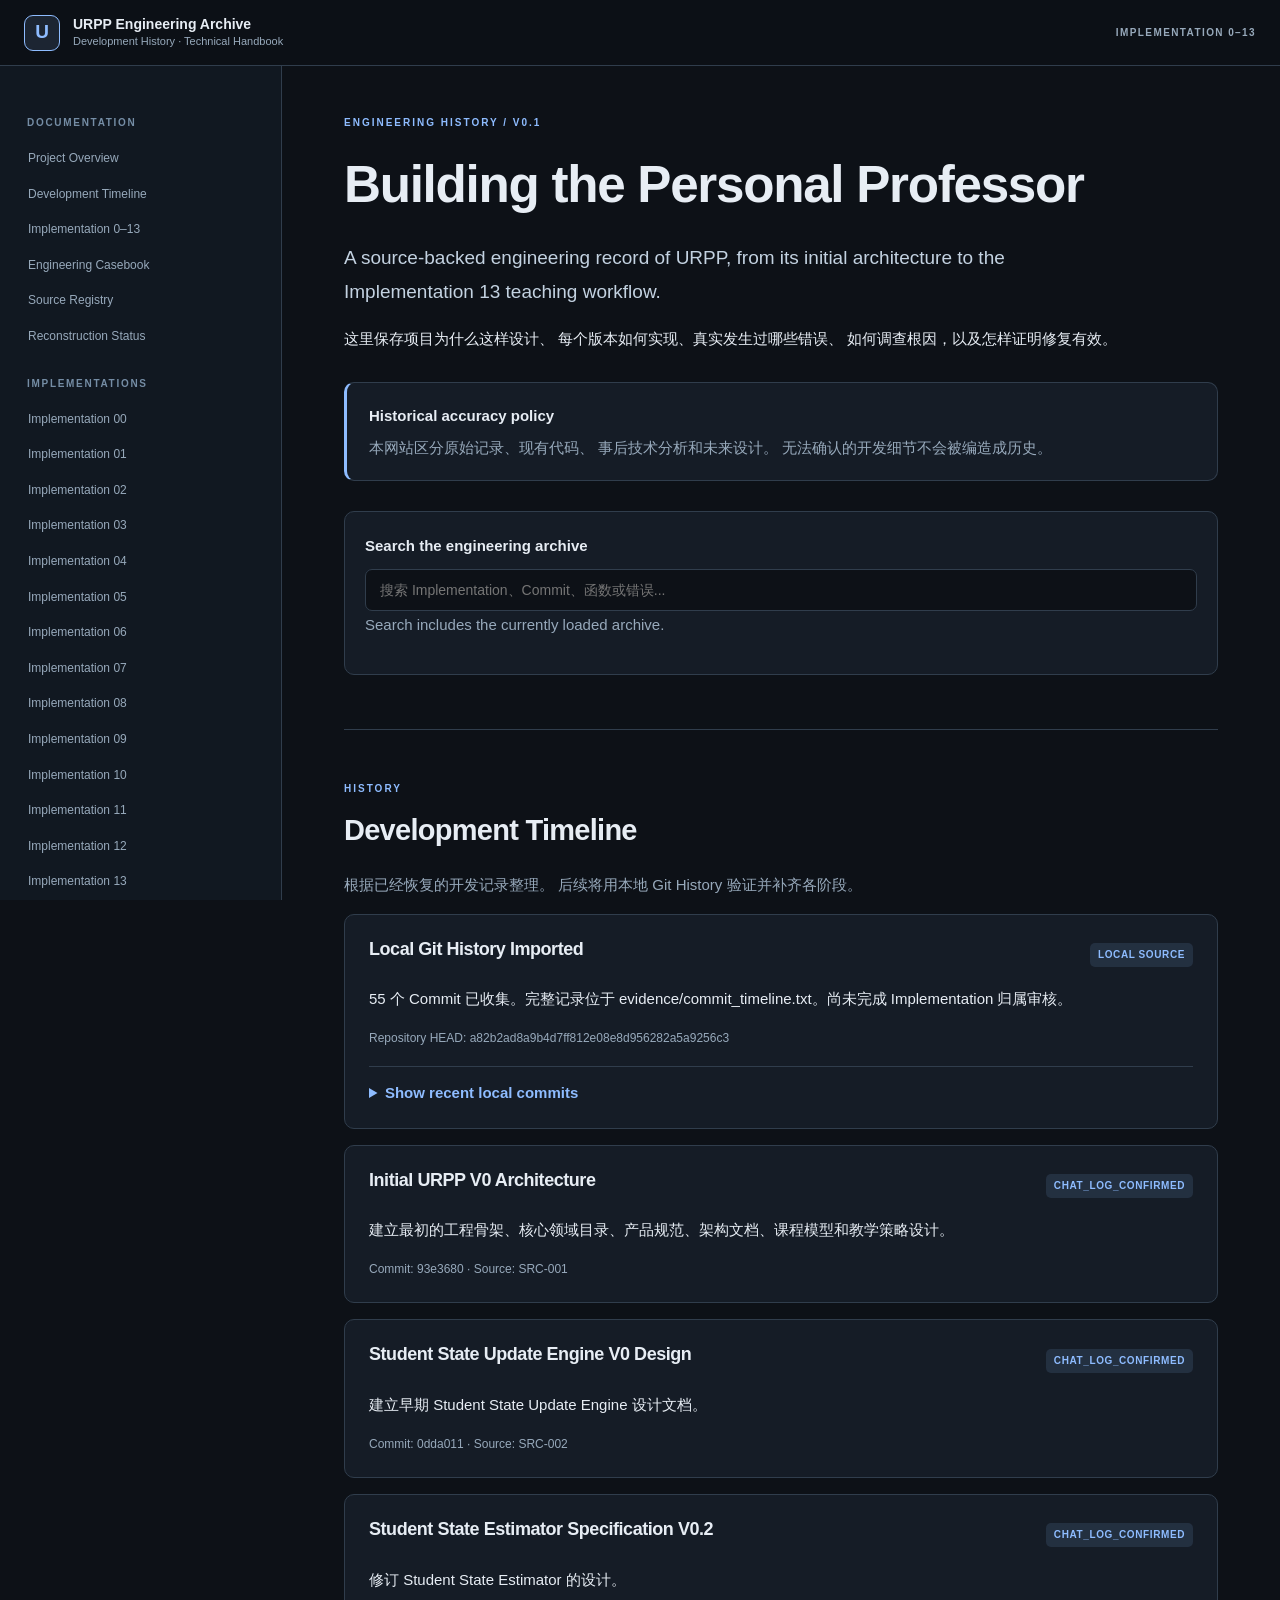
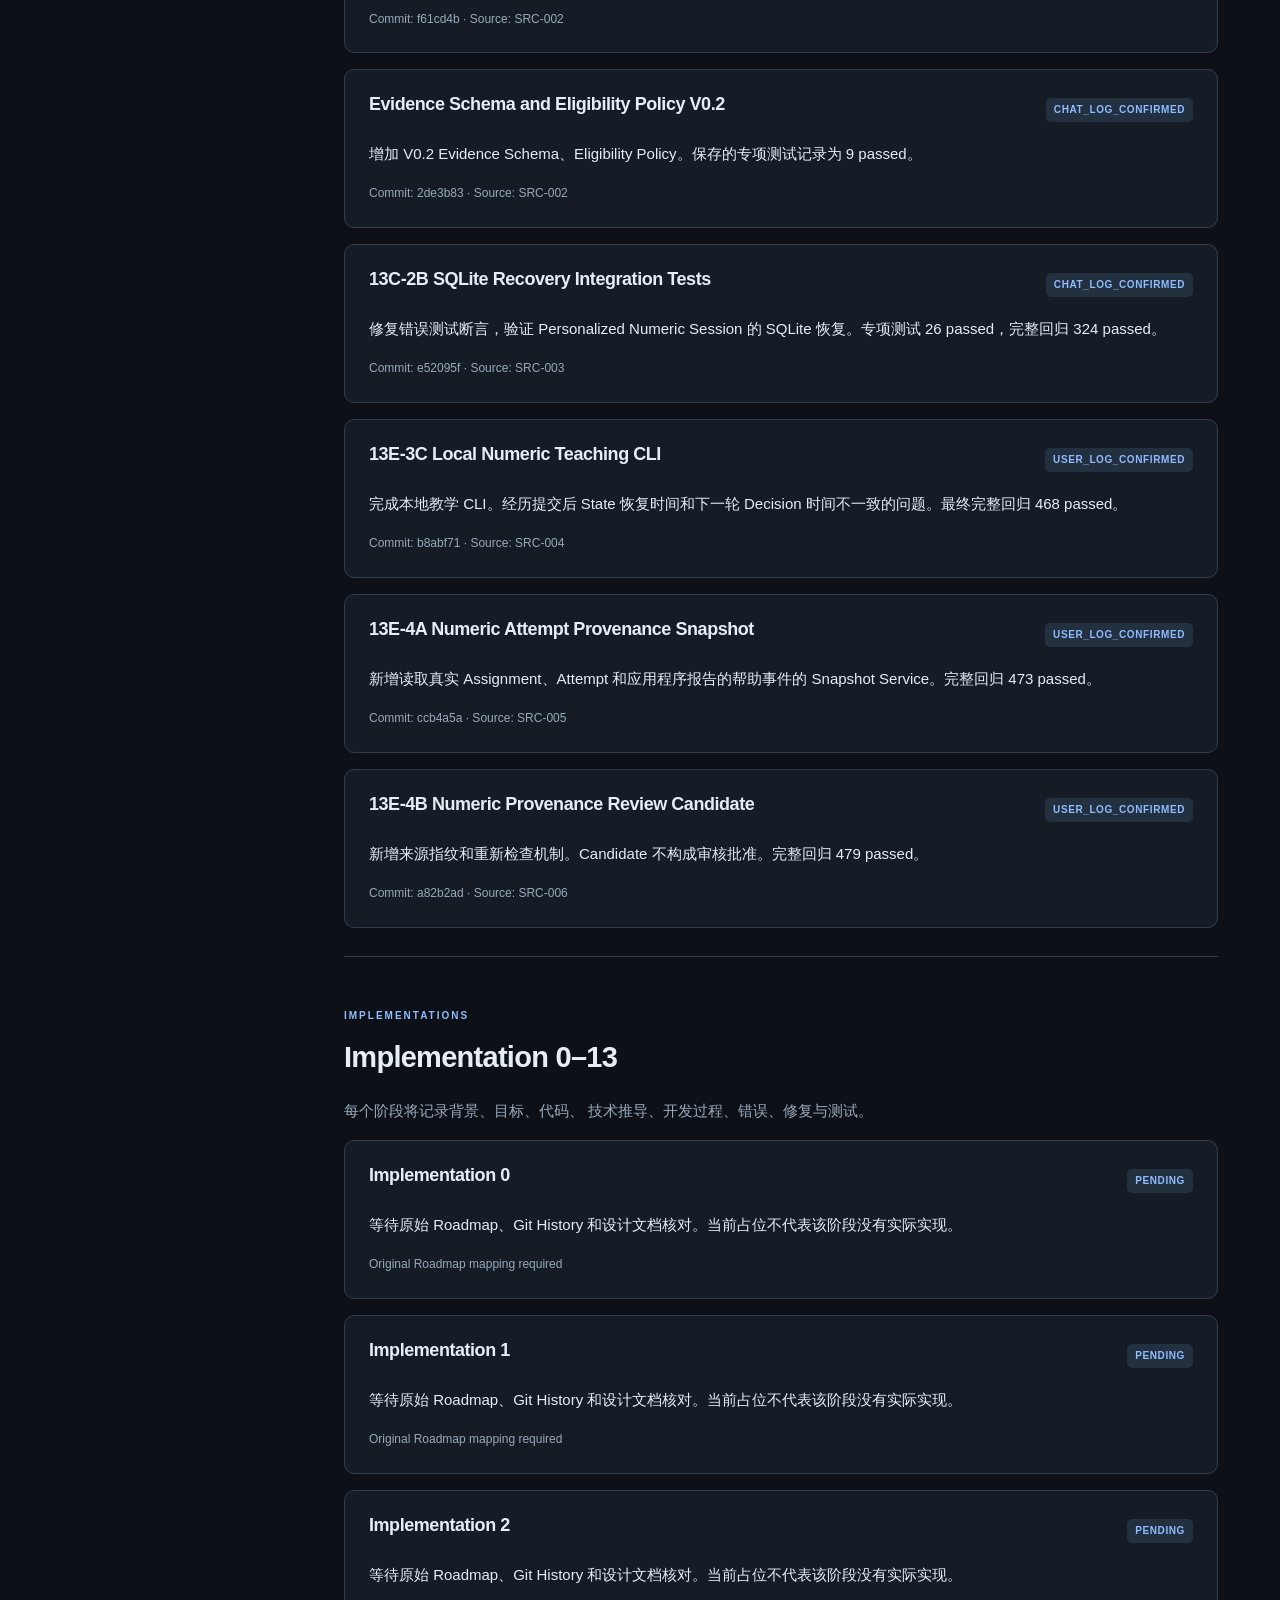
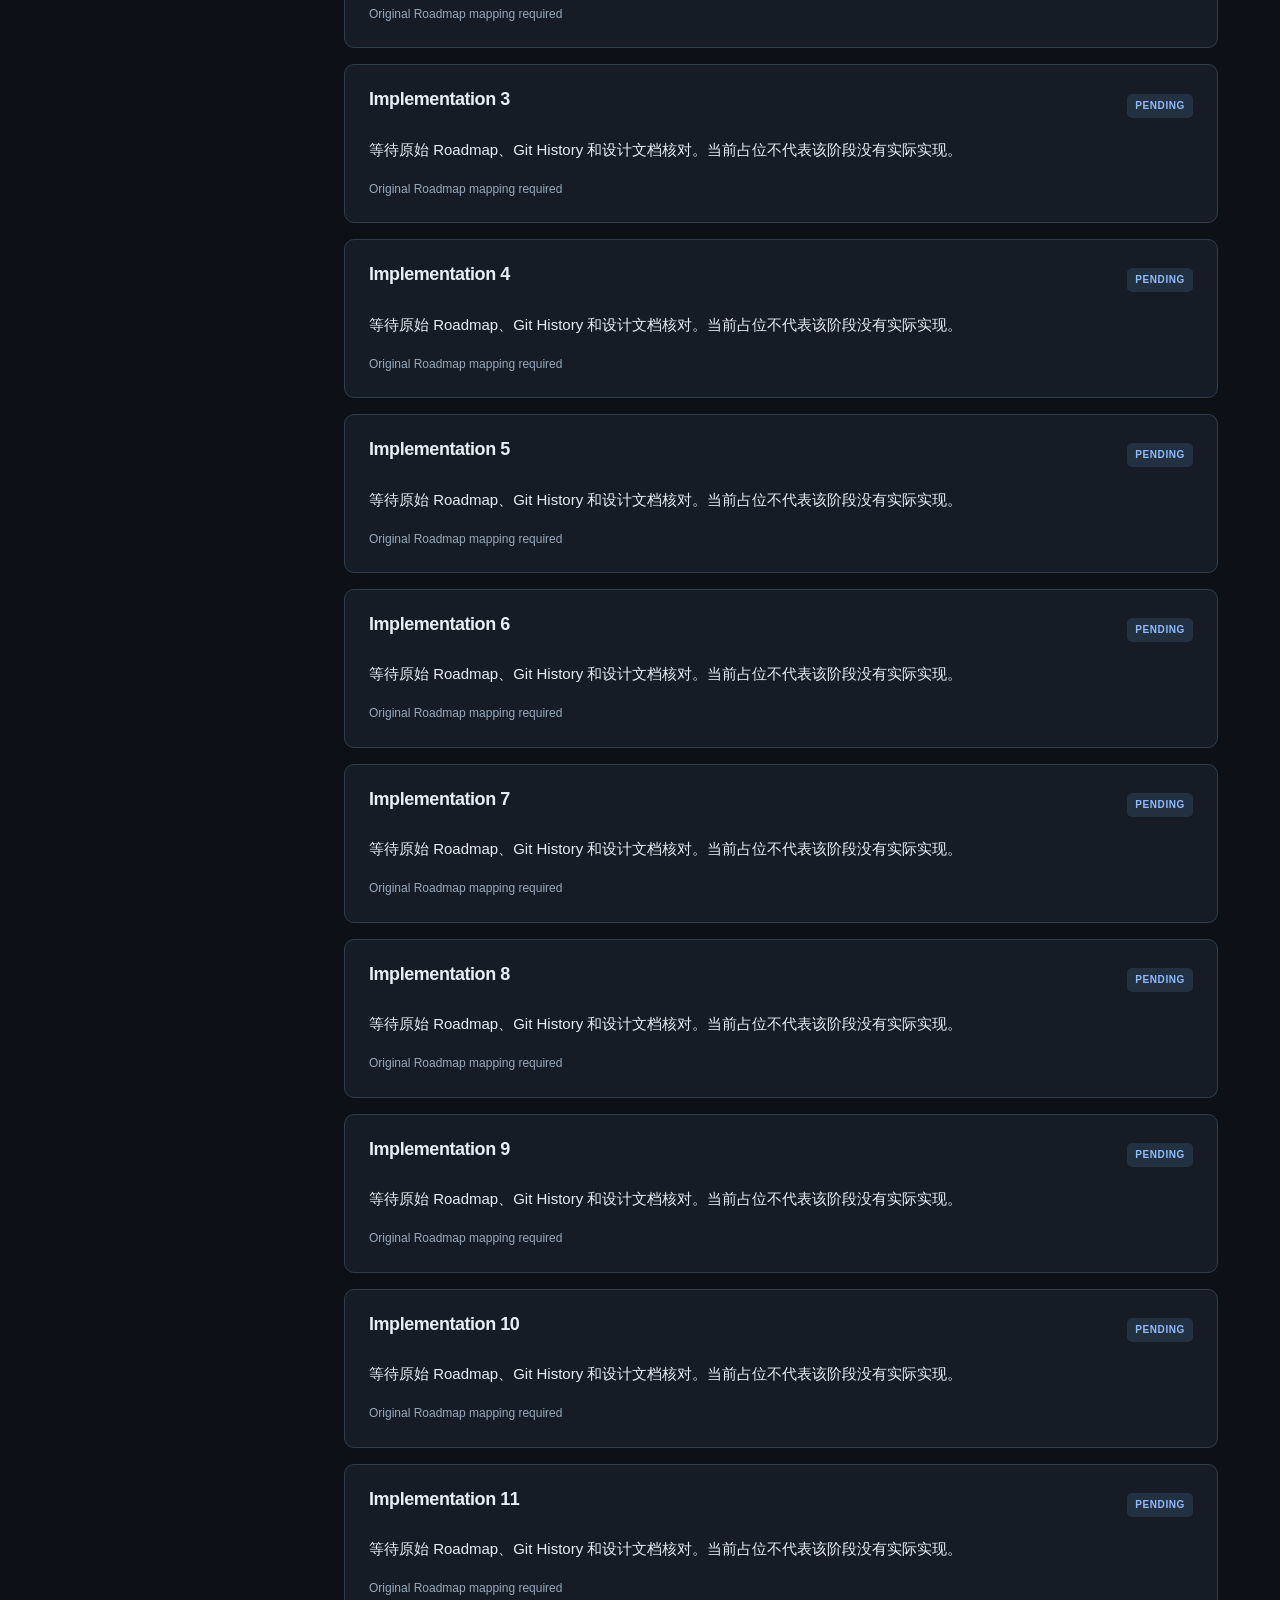
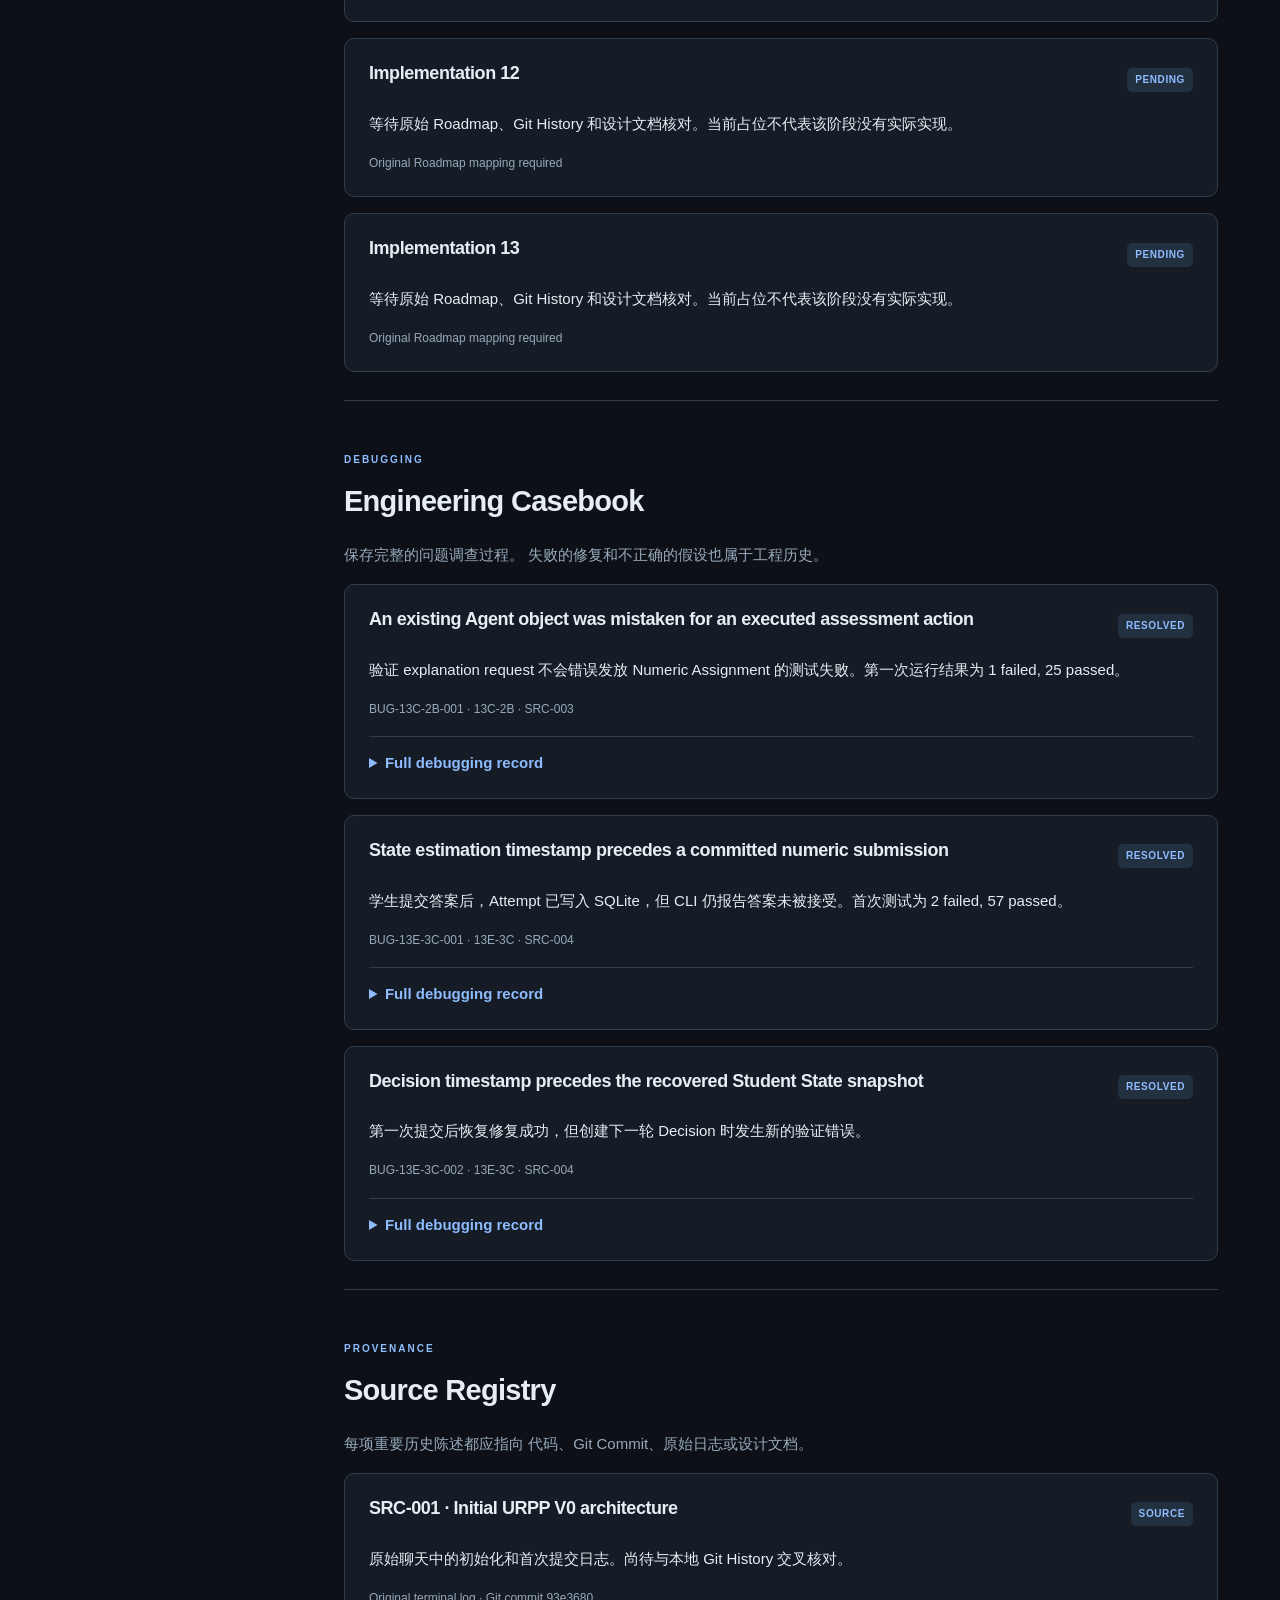
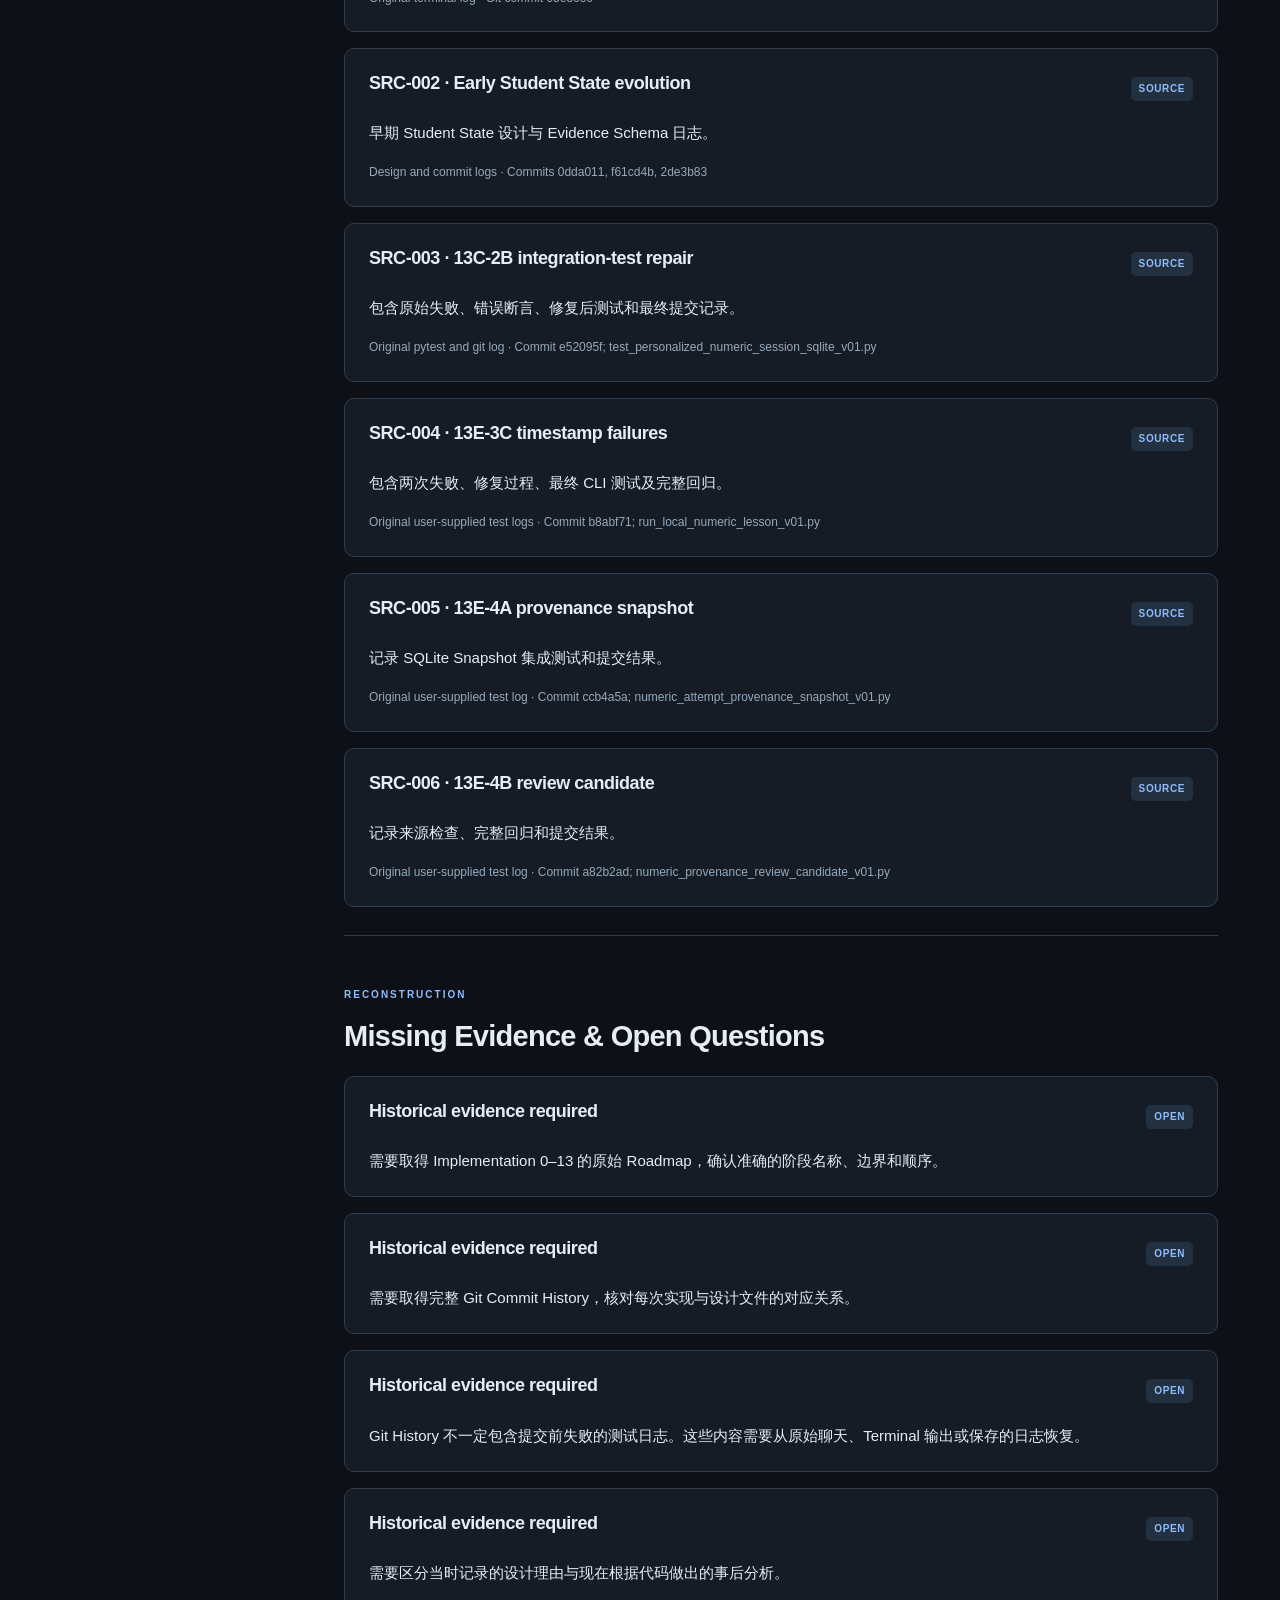
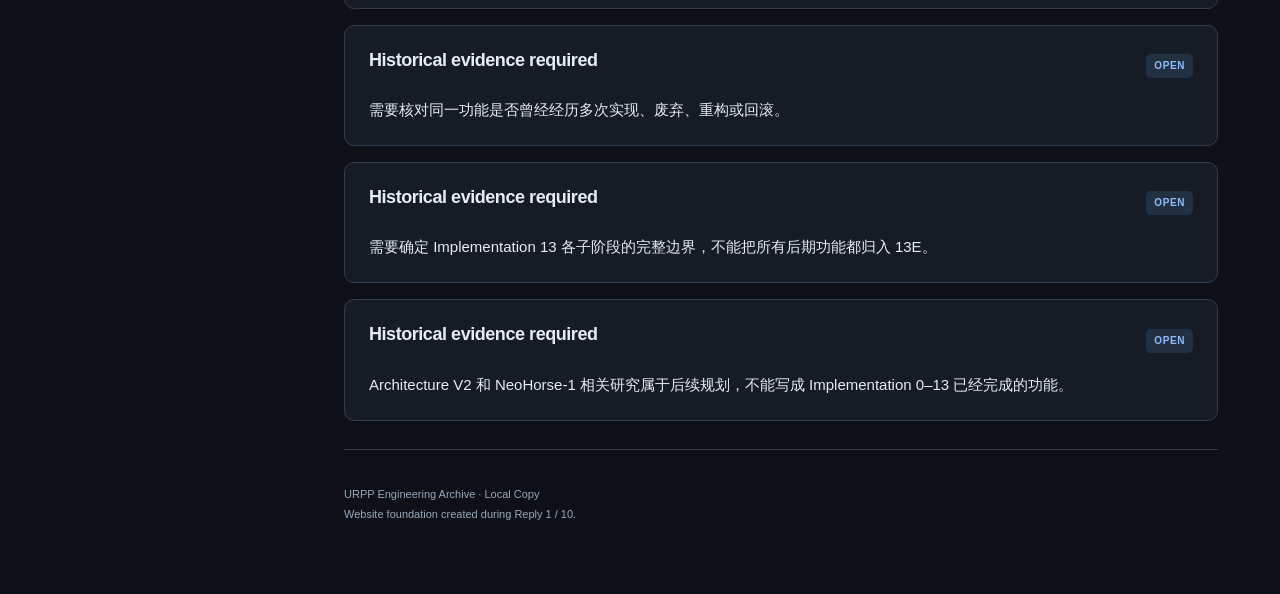
==== engineering-archive/index.html @ 7a7aff9f "docs: archive URPP engineering history and atlas" ====
<!DOCTYPE html>
<html lang="zh-CN">
<head>
    <meta charset="UTF-8">

    <meta
        name="viewport"
        content="width=device-width, initial-scale=1"
    >

    <title>URPP Engineering Archive</title>

    <link
        rel="stylesheet"
        href="assets/styles.css"
    >
</head>

<body>

<header class="topbar">
    <div class="brand">
        <span class="brand-symbol">U</span>

        <div>
            <strong>URPP Engineering Archive</strong>
            <small>Development History · Technical Handbook</small>
        </div>
    </div>

    <div class="top-status">
        IMPLEMENTATION 0–13
    </div>
</header>

<div class="layout">

    <aside class="sidebar">

        <div class="sidebar-heading">
            DOCUMENTATION
        </div>

        <nav class="primary-nav">
            <a href="#overview">Project Overview</a>
            <a href="#timeline">Development Timeline</a>
            <a href="#implementations">Implementation 0–13</a>
            <a href="#casebook">Engineering Casebook</a>
            <a href="#sources">Source Registry</a>
            <a href="#gaps">Reconstruction Status</a>
        </nav>

        <div class="sidebar-heading">
            IMPLEMENTATIONS
        </div>

        <nav id="chapter-navigation"></nav>

        <div class="sidebar-footer">
            Local-first technical archive

            <br><br>

            Historical records must remain
            distinguishable from later interpretations.
        </div>

    </aside>

    <main class="content">

        <section id="overview" class="hero">

            <div class="eyebrow">
                ENGINEERING HISTORY / V0.1
            </div>

            <h1>
                Building the Personal Professor
            </h1>

            <p class="hero-description">
                A source-backed engineering record of URPP,
                from its initial architecture to the
                Implementation 13 teaching workflow.
            </p>

            <p>
                这里保存项目为什么这样设计、
                每个版本如何实现、真实发生过哪些错误、
                如何调查根因，以及怎样证明修复有效。
            </p>

            <div class="notice">
                <strong>Historical accuracy policy</strong>

                <p>
                    本网站区分原始记录、现有代码、
                    事后技术分析和未来设计。
                    无法确认的开发细节不会被编造成历史。
                </p>
            </div>

            <div class="search-panel">

                <label for="global-search">
                    Search the engineering archive
                </label>

                <input
                    id="global-search"
                    type="search"
                    placeholder="搜索 Implementation、Commit、函数或错误..."
                >

                <p id="search-status" class="muted">
                    Search includes the currently loaded archive.
                </p>

            </div>

        </section>

        <section id="timeline" class="section">
            <div class="section-label">
                HISTORY
            </div>

            <h2>Development Timeline</h2>

            <p class="section-intro">
                根据已经恢复的开发记录整理。
                后续将用本地 Git History 验证并补齐各阶段。
            </p>

            <div id="timeline-content"></div>
        </section>

        <section id="implementations" class="section">
            <div class="section-label">
                IMPLEMENTATIONS
            </div>

            <h2>Implementation 0–13</h2>

            <p class="section-intro">
                每个阶段将记录背景、目标、代码、
                技术推导、开发过程、错误、修复与测试。
            </p>

            <div id="implementation-content"></div>
        </section>

        <section id="casebook" class="section">
            <div class="section-label">
                DEBUGGING
            </div>

            <h2>Engineering Casebook</h2>

            <p class="section-intro">
                保存完整的问题调查过程。
                失败的修复和不正确的假设也属于工程历史。
            </p>

            <div id="casebook-content"></div>
        </section>

        <section id="sources" class="section">
            <div class="section-label">
                PROVENANCE
            </div>

            <h2>Source Registry</h2>

            <p class="section-intro">
                每项重要历史陈述都应指向
                代码、Git Commit、原始日志或设计文档。
            </p>

            <div id="source-content"></div>
        </section>

        <section id="gaps" class="section">
            <div class="section-label">
                RECONSTRUCTION
            </div>

            <h2>Missing Evidence & Open Questions</h2>

            <div id="gap-content"></div>
        </section>

        <footer class="footer">
            URPP Engineering Archive · Local Copy

            <br>

            Website foundation created during Reply 1 / 10.
        </footer>

    </main>

</div>

<script src="assets/archive-data.js"></script>
<script src="assets/local-history.js"></script>
<script src="assets/app.js"></script>

</body>
</html>
---- engineering-archive/assets/styles.css ----
:root {
    --background: #0d1117;
    --surface: #151c26;
    --surface-2: #1c2633;
    --border: #303d4c;

    --text: #e7edf4;
    --muted: #97a9bb;

    --accent: #8ebcff;
    --accent-soft: rgba(142, 188, 255, 0.12);

    --success: #8ed5aa;
    --warning: #e7ca85;

    --sidebar-width: 282px;
}

* {
    box-sizing: border-box;
}

html {
    scroll-behavior: smooth;
    scroll-padding-top: 84px;
}

body {
    margin: 0;

    background: var(--background);
    color: var(--text);

    font-family:
        -apple-system,
        BlinkMacSystemFont,
        "Segoe UI",
        "Noto Sans SC",
        Arial,
        sans-serif;

    font-size: 15px;
    line-height: 1.8;
}

a {
    color: var(--accent);
    text-decoration: none;
}

a:hover {
    text-decoration: underline;
}

.topbar {
    height: 66px;

    position: sticky;
    top: 0;
    z-index: 10;

    display: flex;
    align-items: center;
    justify-content: space-between;

    padding: 0 24px;

    background: rgba(13, 17, 23, 0.97);
    border-bottom: 1px solid var(--border);
}

.brand {
    display: flex;
    align-items: center;
    gap: 13px;
}

.brand-symbol {
    width: 36px;
    height: 36px;

    display: flex;
    align-items: center;
    justify-content: center;

    background: var(--accent-soft);
    border: 1px solid var(--accent);
    border-radius: 9px;

    color: var(--accent);
    font-weight: 800;
    font-size: 19px;
}

.brand strong {
    display: block;
    font-size: 14px;
    line-height: 1.35;
}

.brand small {
    display: block;

    color: var(--muted);
    font-size: 11px;
    line-height: 1.4;
}

.top-status {
    color: var(--muted);

    font-size: 10px;
    font-weight: 700;
    letter-spacing: 1.4px;
}

.layout {
    display: grid;

    grid-template-columns:
        var(--sidebar-width)
        minmax(0, 1fr);

    min-height: calc(100vh - 66px);
}

.sidebar {
    position: sticky;
    top: 66px;

    height: calc(100vh - 66px);

    overflow-y: auto;

    padding: 28px 17px 35px;

    background: #111821;

    border-right: 1px solid var(--border);
}

.sidebar-heading {
    margin: 20px 10px 9px;

    color: #758da5;

    font-size: 10px;
    font-weight: 800;
    letter-spacing: 1.7px;
}

.sidebar a {
    display: block;

    padding: 7px 11px;

    border-radius: 6px;

    color: var(--muted);

    font-size: 12px;
}

.sidebar a:hover {
    background: var(--accent-soft);

    color: var(--accent);

    text-decoration: none;
}

.sidebar-footer {
    margin: 28px 10px 0;
    padding-top: 19px;

    border-top: 1px solid var(--border);

    color: #7990a6;
    font-size: 11px;
    line-height: 1.65;
}

.content {
    width: min(1100px, 100%);

    padding: 48px 62px 70px;

    margin: 0 auto;
}

.hero {
    padding-bottom: 54px;

    border-bottom: 1px solid var(--border);
}

.eyebrow,
.section-label {
    color: var(--accent);

    font-size: 10px;

    font-weight: 800;

    letter-spacing: 2px;
}

h1,
h2,
h3 {
    line-height: 1.35;
    letter-spacing: -0.025em;
}

h1 {
    margin: 18px 0 22px;

    font-size: clamp(33px, 4vw, 55px);
}

h2 {
    margin: 13px 0 20px;

    font-size: 29px;
}

h3 {
    margin: 0 0 12px;

    font-size: 18px;
}

p {
    margin: 0 0 16px;
}

.hero-description {
    max-width: 720px;

    font-size: 19px;

    color: #c3d2e1;
}

.muted,
.section-intro {
    color: var(--muted);
}

.section {
    padding: 50px 0 12px;

    border-bottom: 1px solid var(--border);
}

.notice,
.search-panel,
.card {
    background: var(--surface);

    border: 1px solid var(--border);

    border-radius: 10px;
}

.notice {
    margin: 30px 0;

    padding: 19px 22px;

    border-left: 3px solid var(--accent);
}

.notice p {
    margin: 5px 0 0;

    color: var(--muted);
}

.search-panel {
    margin-top: 29px;

    padding: 20px;
}

.search-panel label {
    display: block;

    margin-bottom: 10px;

    font-weight: 700;
}

input[type="search"] {
    width: 100%;

    padding: 12px 14px;

    background: var(--background);

    border: 1px solid var(--border);
    border-radius: 7px;

    color: var(--text);

    font-size: 14px;
}

input[type="search"]:focus {
    outline: 2px solid var(--accent);
    outline-offset: 2px;
}

.card {
    margin: 16px 0;

    padding: 22px 24px;
}

.card p:last-child {
    margin-bottom: 0;
}

.card-header {
    display: flex;

    align-items: center;
    justify-content: space-between;

    gap: 15px;

    margin-bottom: 12px;
}

.badge {
    flex-shrink: 0;

    display: inline-block;

    padding: 3px 8px;

    border-radius: 5px;

    background: var(--accent-soft);

    color: var(--accent);

    font-size: 10px;
    font-weight: 800;
    letter-spacing: 0.6px;
}

.badge.warning {
    background: rgba(231, 202, 133, 0.12);

    color: var(--warning);
}

.badge.success {
    background: rgba(142, 213, 170, 0.12);

    color: var(--success);
}

.meta {
    color: var(--muted);

    font-size: 12px;
}

pre {
    overflow-x: auto;

    margin: 18px 0;

    padding: 16px 19px;

    background: #090e14;

    border: 1px solid var(--border);
    border-radius: 7px;

    color: #c9d9ee;

    font-size: 12px;
    line-height: 1.7;
}

details {
    margin-top: 16px;

    padding-top: 12px;

    border-top: 1px solid var(--border);
}

summary {
    cursor: pointer;

    color: var(--accent);
    font-weight: 700;
}

details .details-content {
    padding-top: 15px;
}

details p {
    color: #c7d5e3;
}

.card[hidden] {
    display: none;
}

.footer {
    padding-top: 35px;

    color: var(--muted);

    font-size: 11px;
}

@media (max-width: 900px) {
    .layout {
        display: block;
    }

    .sidebar {
        position: relative;
        top: 0;

        width: 100%;
        height: auto;

        border-right: none;
        border-bottom: 1px solid var(--border);
    }

    .content {
        padding: 30px 22px 60px;
    }

    .top-status {
        display: none;
    }
}
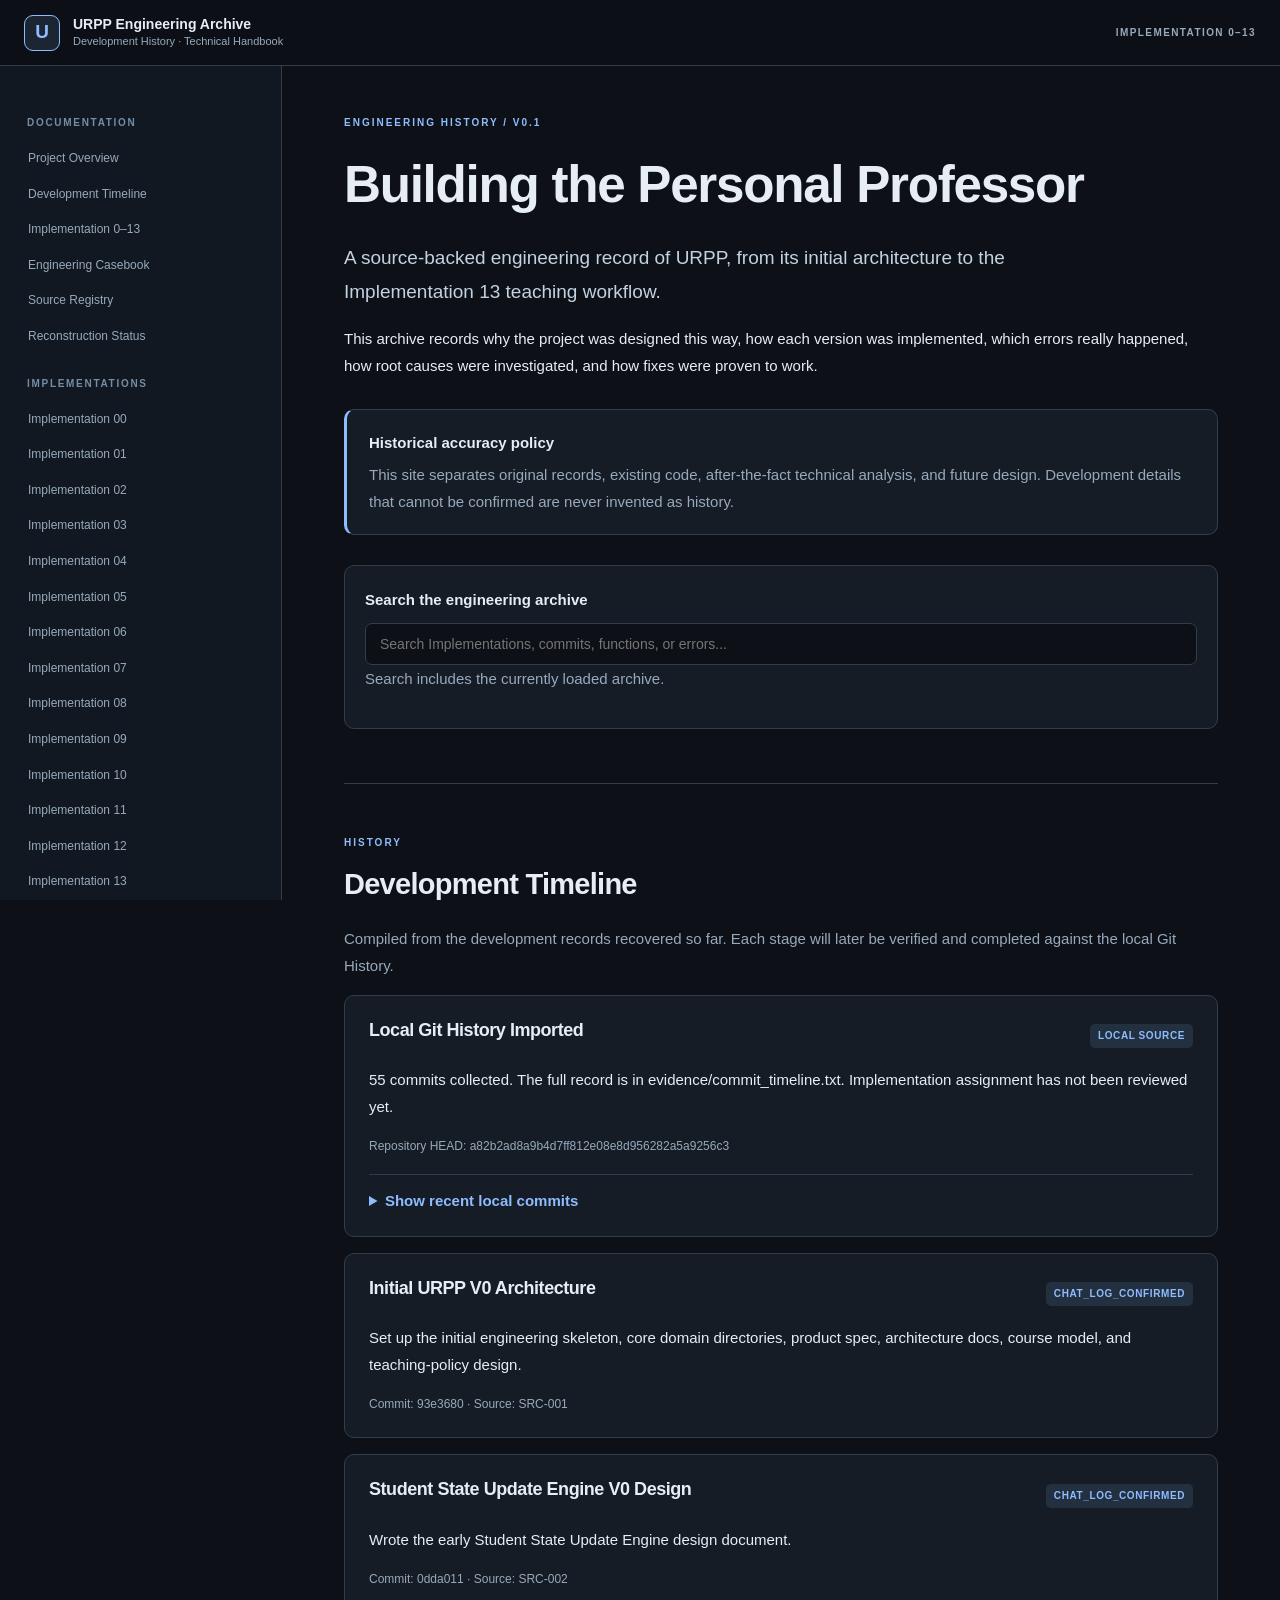
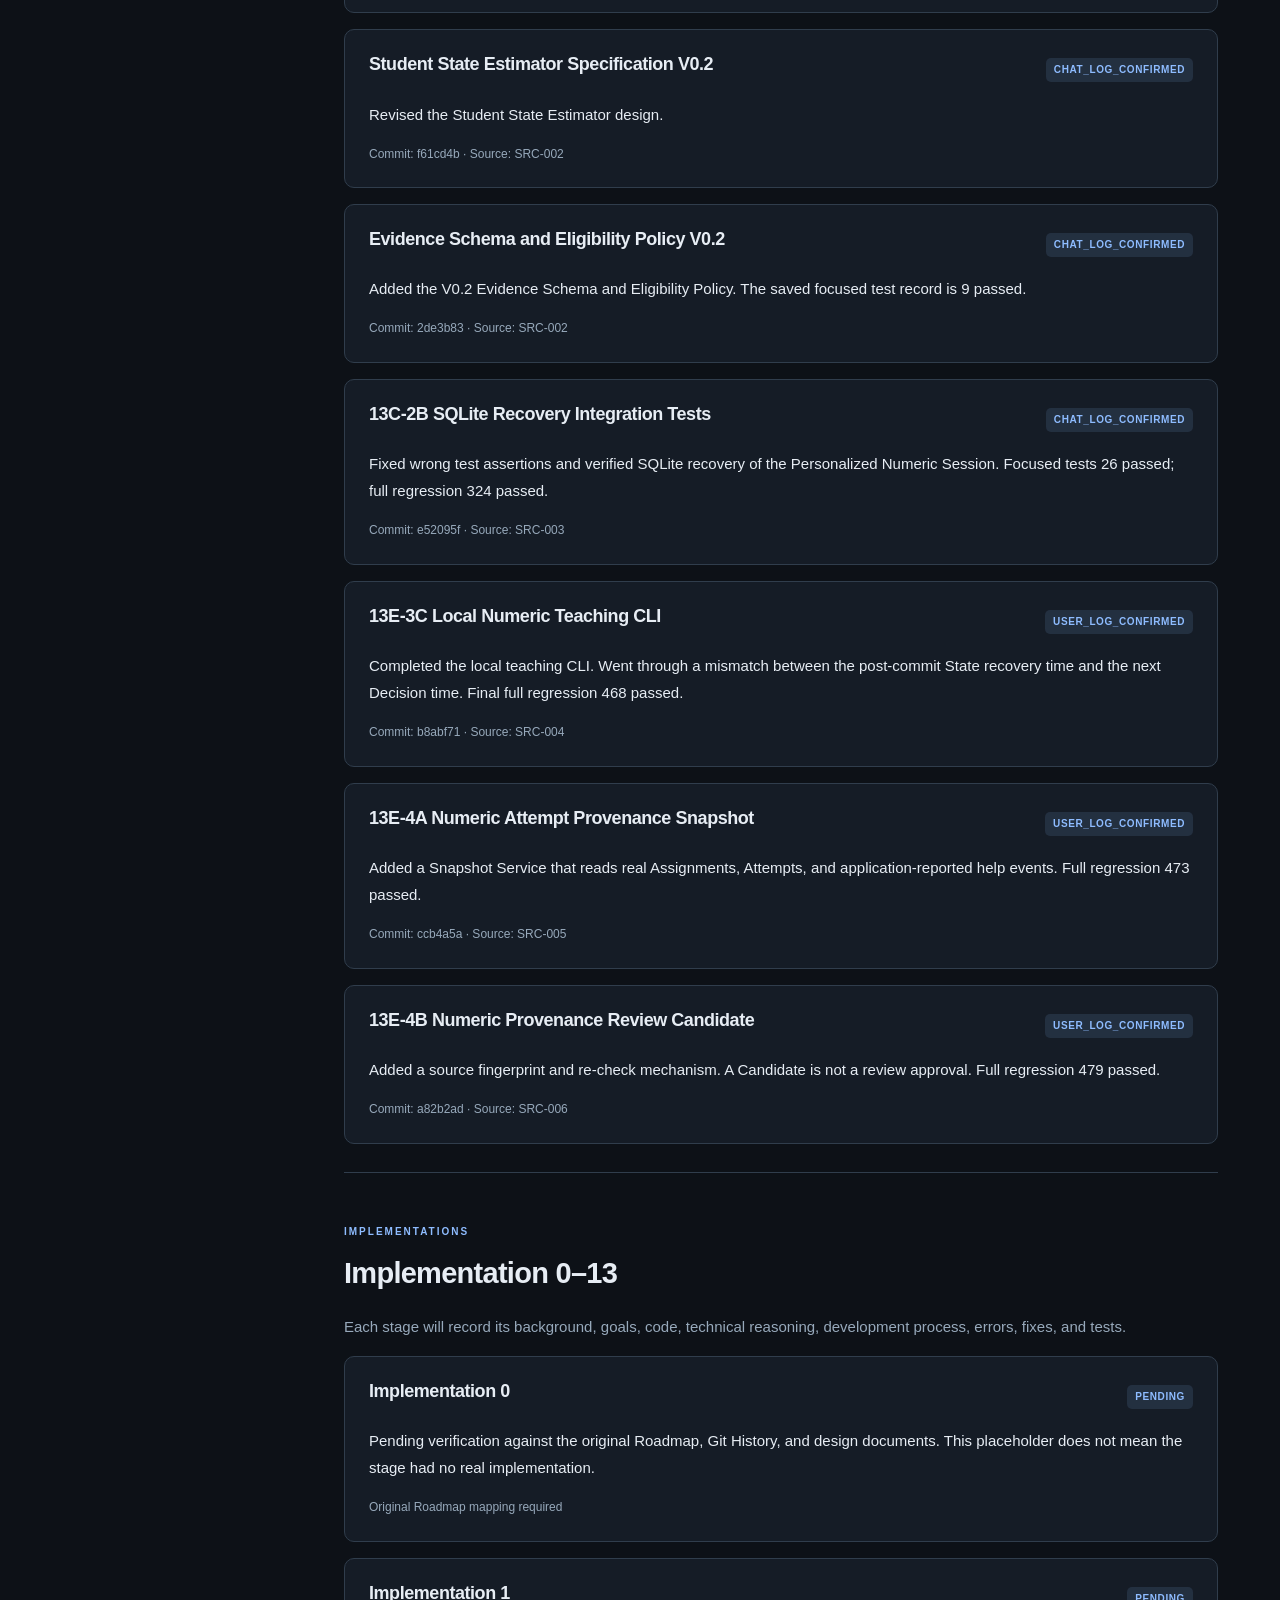
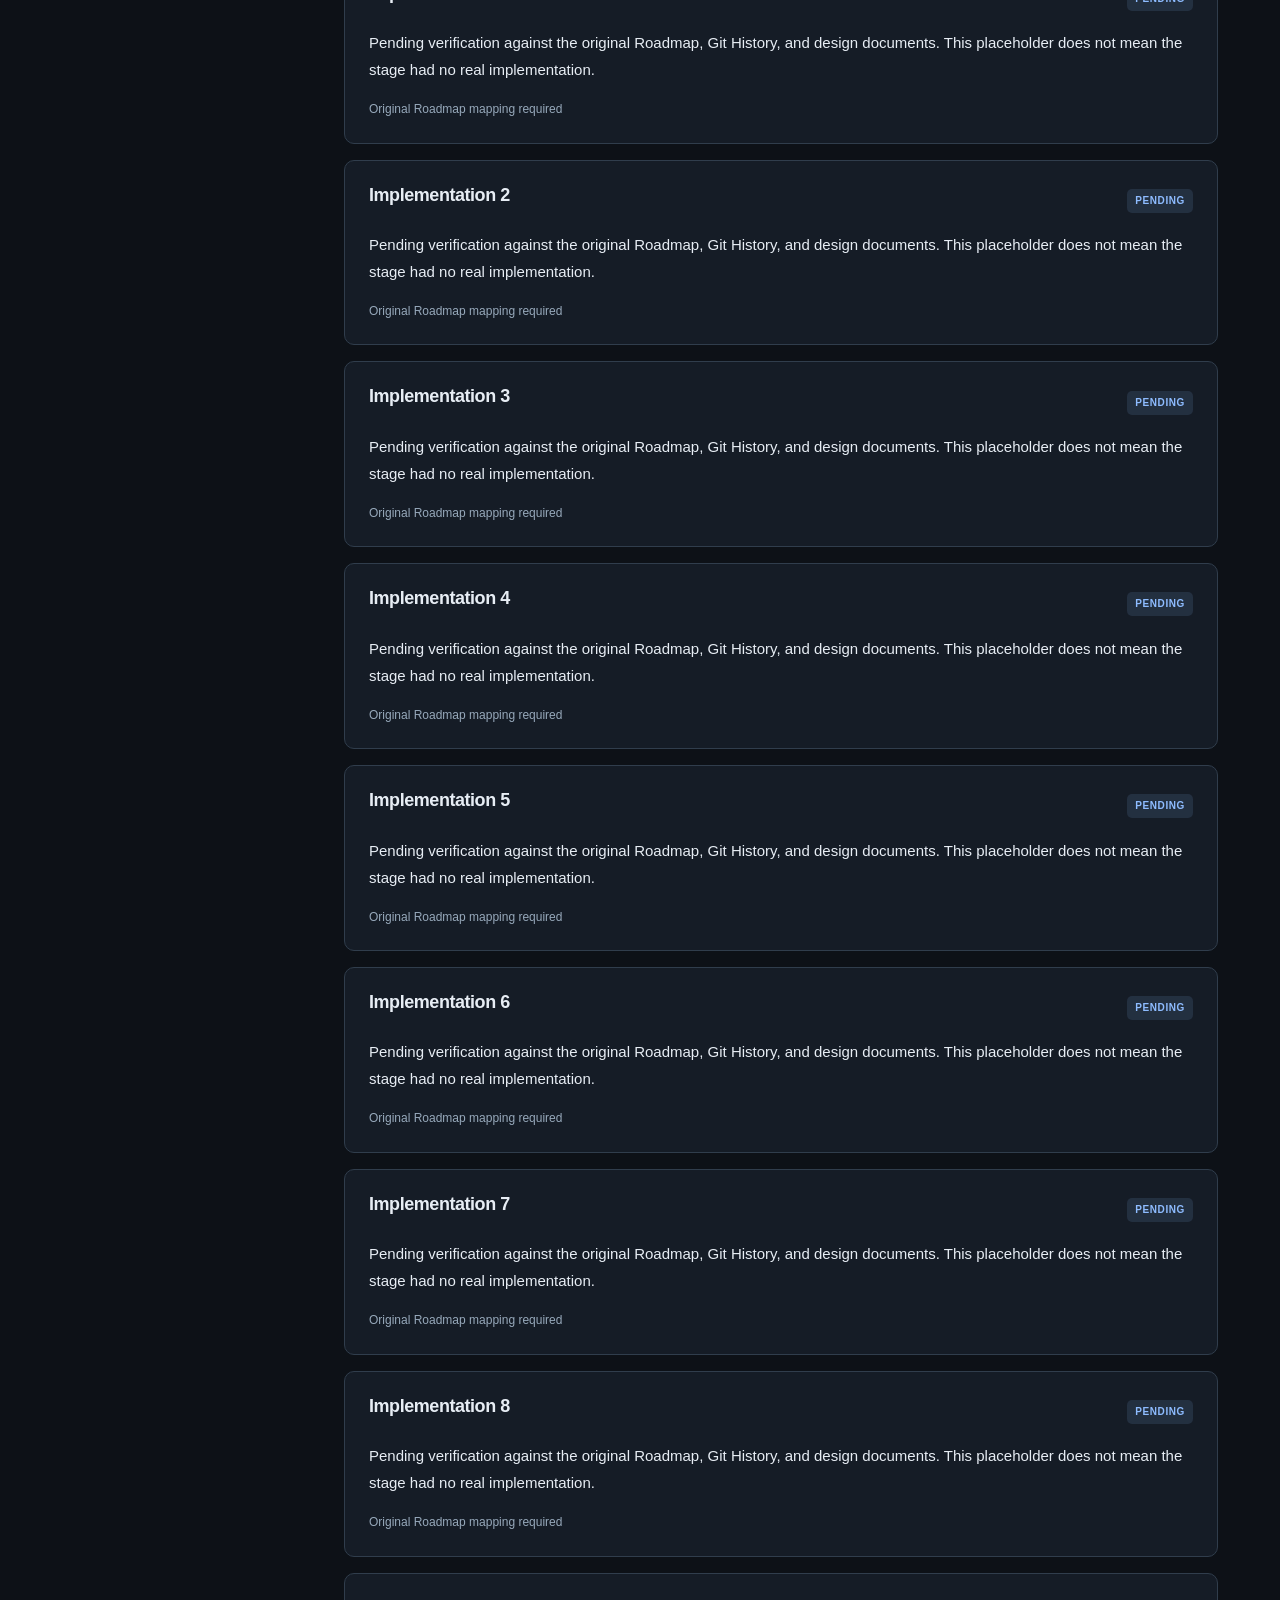
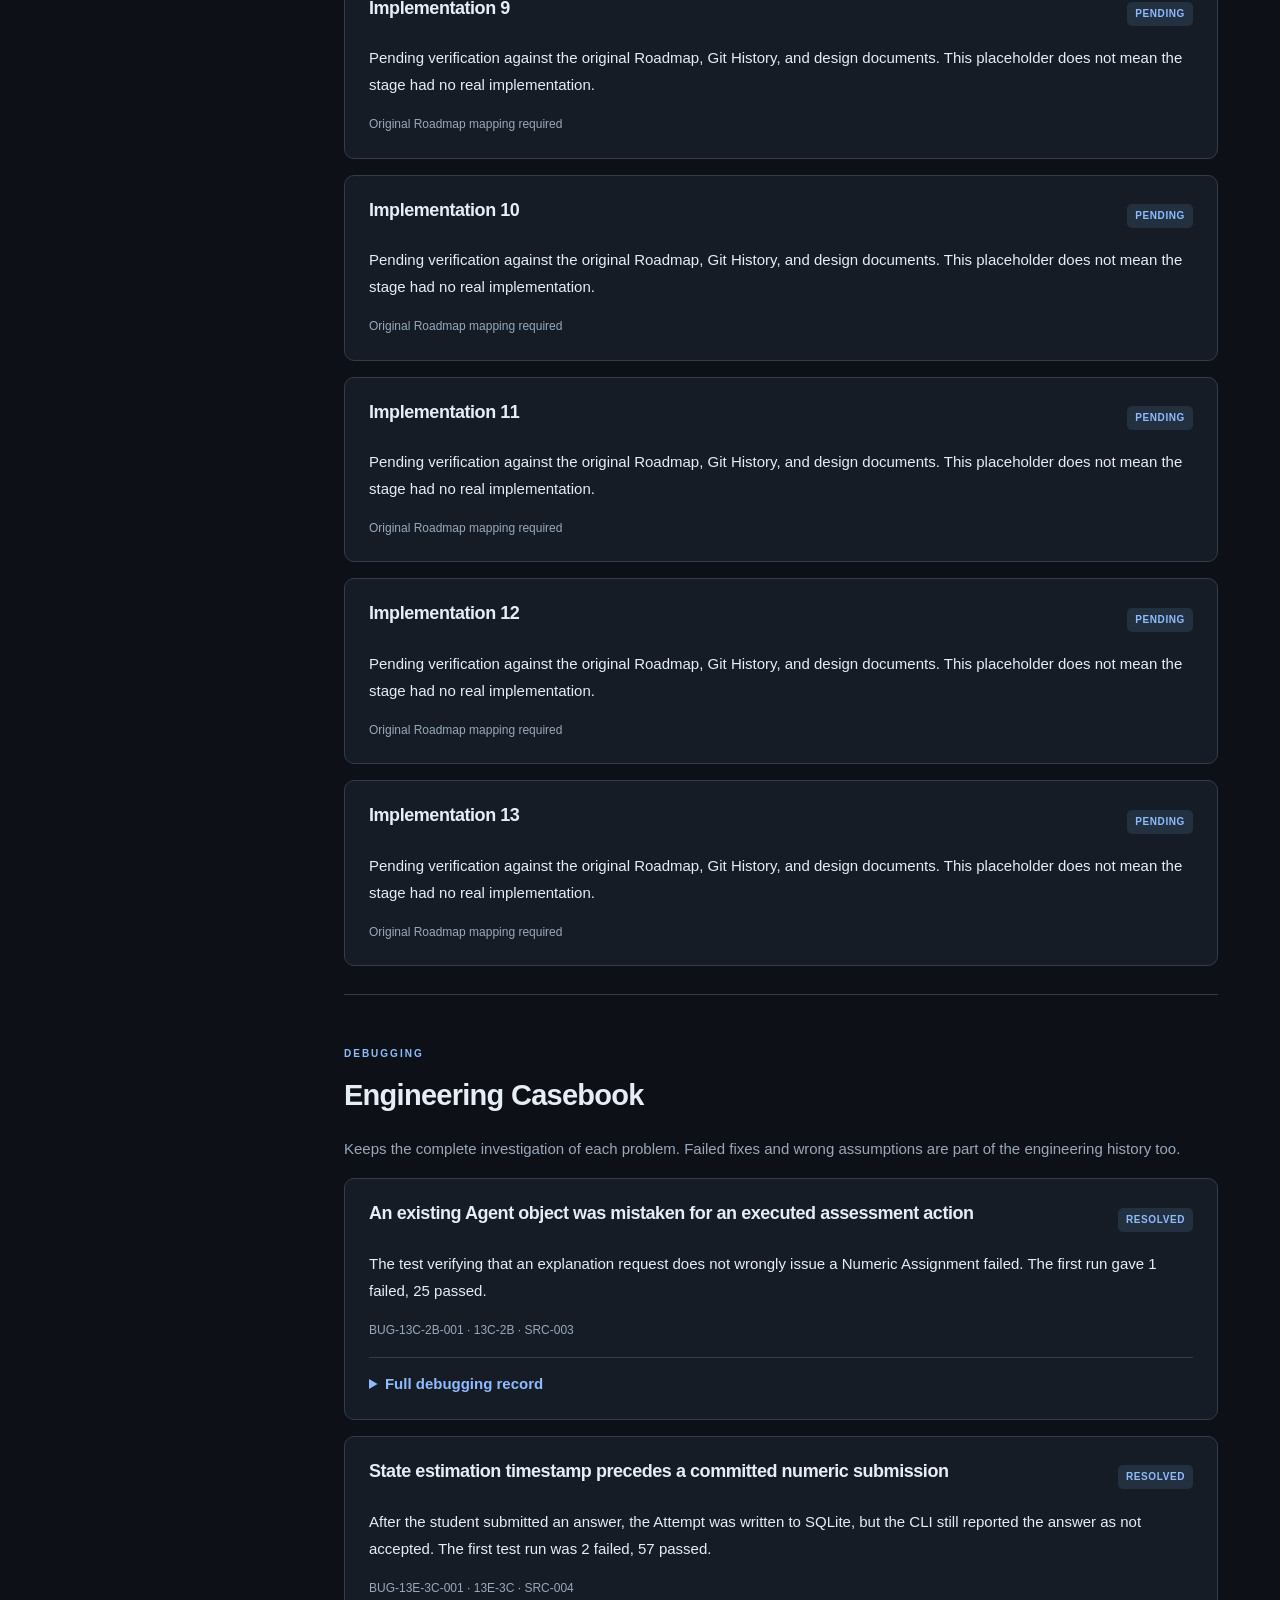
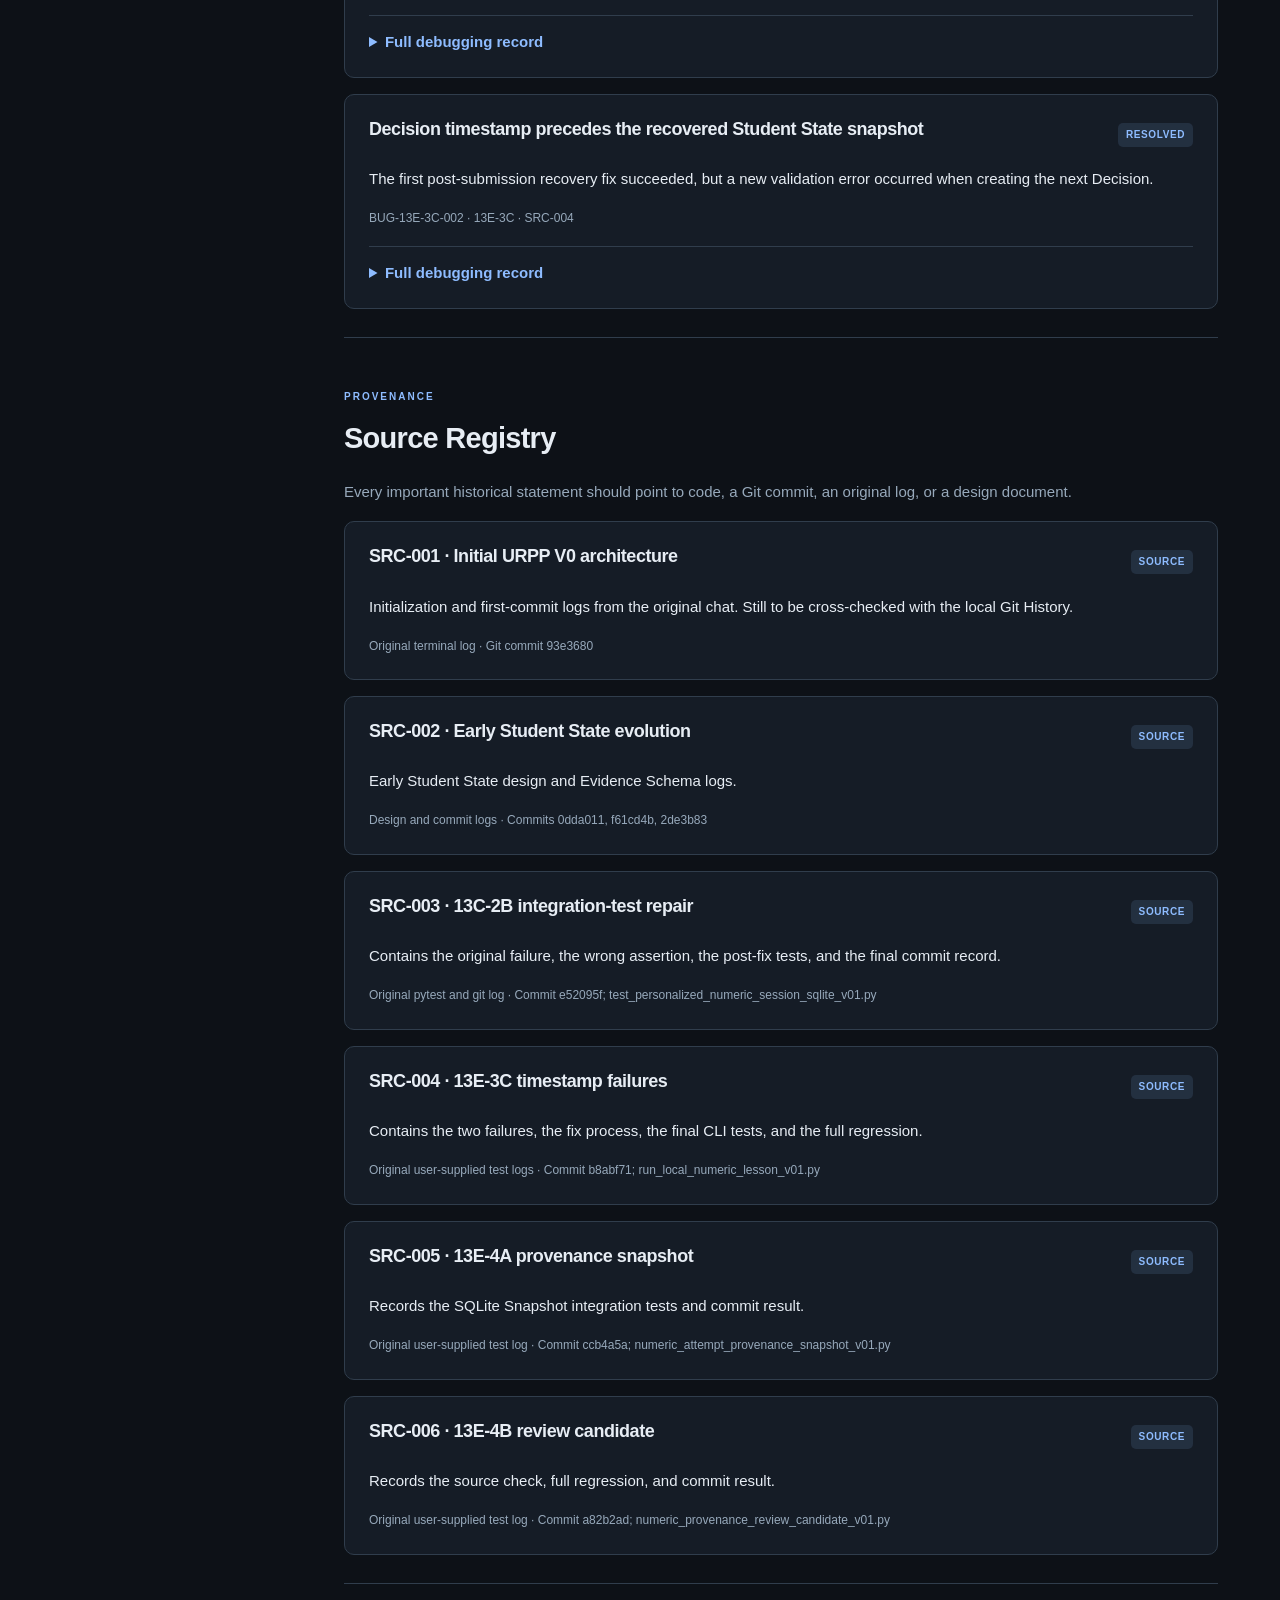
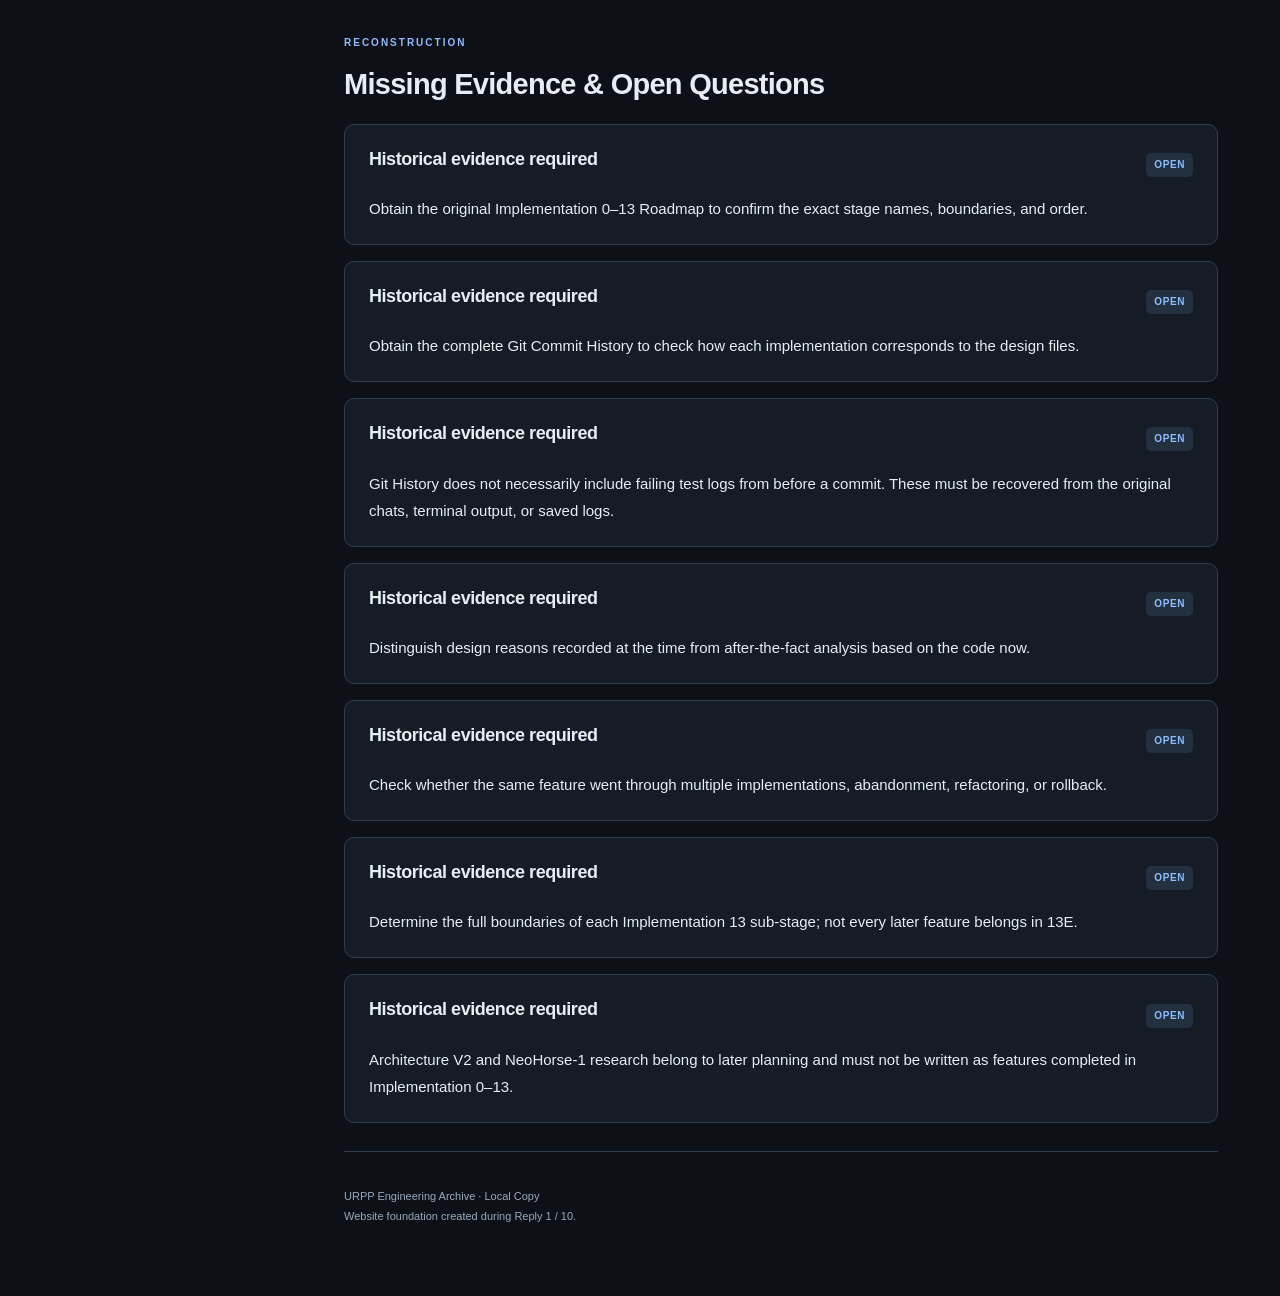
==== commit eb0930b0: "docs: translate the engineering archive to English and rebuild chapter pages Co-Authored-By: Claude " ====
--- a/engineering-archive/index.html
+++ b/engineering-archive/index.html
@@ -1,5 +1,5 @@
 <!DOCTYPE html>
-<html lang="zh-CN">
+<html lang="en">
 <head>
     <meta charset="UTF-8">
 
@@ -86,18 +86,18 @@
             </p>
 
             <p>
-                这里保存项目为什么这样设计、
-                每个版本如何实现、真实发生过哪些错误、
-                如何调查根因，以及怎样证明修复有效。
+                This archive records why the project was designed this way,
+                how each version was implemented, which errors really happened,
+                how root causes were investigated, and how fixes were proven to work.
             </p>
 
             <div class="notice">
                 <strong>Historical accuracy policy</strong>
 
                 <p>
-                    本网站区分原始记录、现有代码、
-                    事后技术分析和未来设计。
-                    无法确认的开发细节不会被编造成历史。
+                    This site separates original records, existing code,
+                    after-the-fact technical analysis, and future design.
+                    Development details that cannot be confirmed are never invented as history.
                 </p>
             </div>
 
@@ -110,7 +110,7 @@
                 <input
                     id="global-search"
                     type="search"
-                    placeholder="搜索 Implementation、Commit、函数或错误..."
+                    placeholder="Search Implementations, commits, functions, or errors..."
                 >
 
                 <p id="search-status" class="muted">
@@ -129,8 +129,8 @@
             <h2>Development Timeline</h2>
 
             <p class="section-intro">
-                根据已经恢复的开发记录整理。
-                后续将用本地 Git History 验证并补齐各阶段。
+                Compiled from the development records recovered so far.
+                Each stage will later be verified and completed against the local Git History.
             </p>
 
             <div id="timeline-content"></div>
@@ -144,8 +144,8 @@
             <h2>Implementation 0–13</h2>
 
             <p class="section-intro">
-                每个阶段将记录背景、目标、代码、
-                技术推导、开发过程、错误、修复与测试。
+                Each stage will record its background, goals, code,
+                technical reasoning, development process, errors, fixes, and tests.
             </p>
 
             <div id="implementation-content"></div>
@@ -159,8 +159,8 @@
             <h2>Engineering Casebook</h2>
 
             <p class="section-intro">
-                保存完整的问题调查过程。
-                失败的修复和不正确的假设也属于工程历史。
+                Keeps the complete investigation of each problem.
+                Failed fixes and wrong assumptions are part of the engineering history too.
             </p>
 
             <div id="casebook-content"></div>
@@ -174,8 +174,8 @@
             <h2>Source Registry</h2>
 
             <p class="section-intro">
-                每项重要历史陈述都应指向
-                代码、Git Commit、原始日志或设计文档。
+                Every important historical statement should point to
+                code, a Git commit, an original log, or a design document.
             </p>
 
             <div id="source-content"></div>
